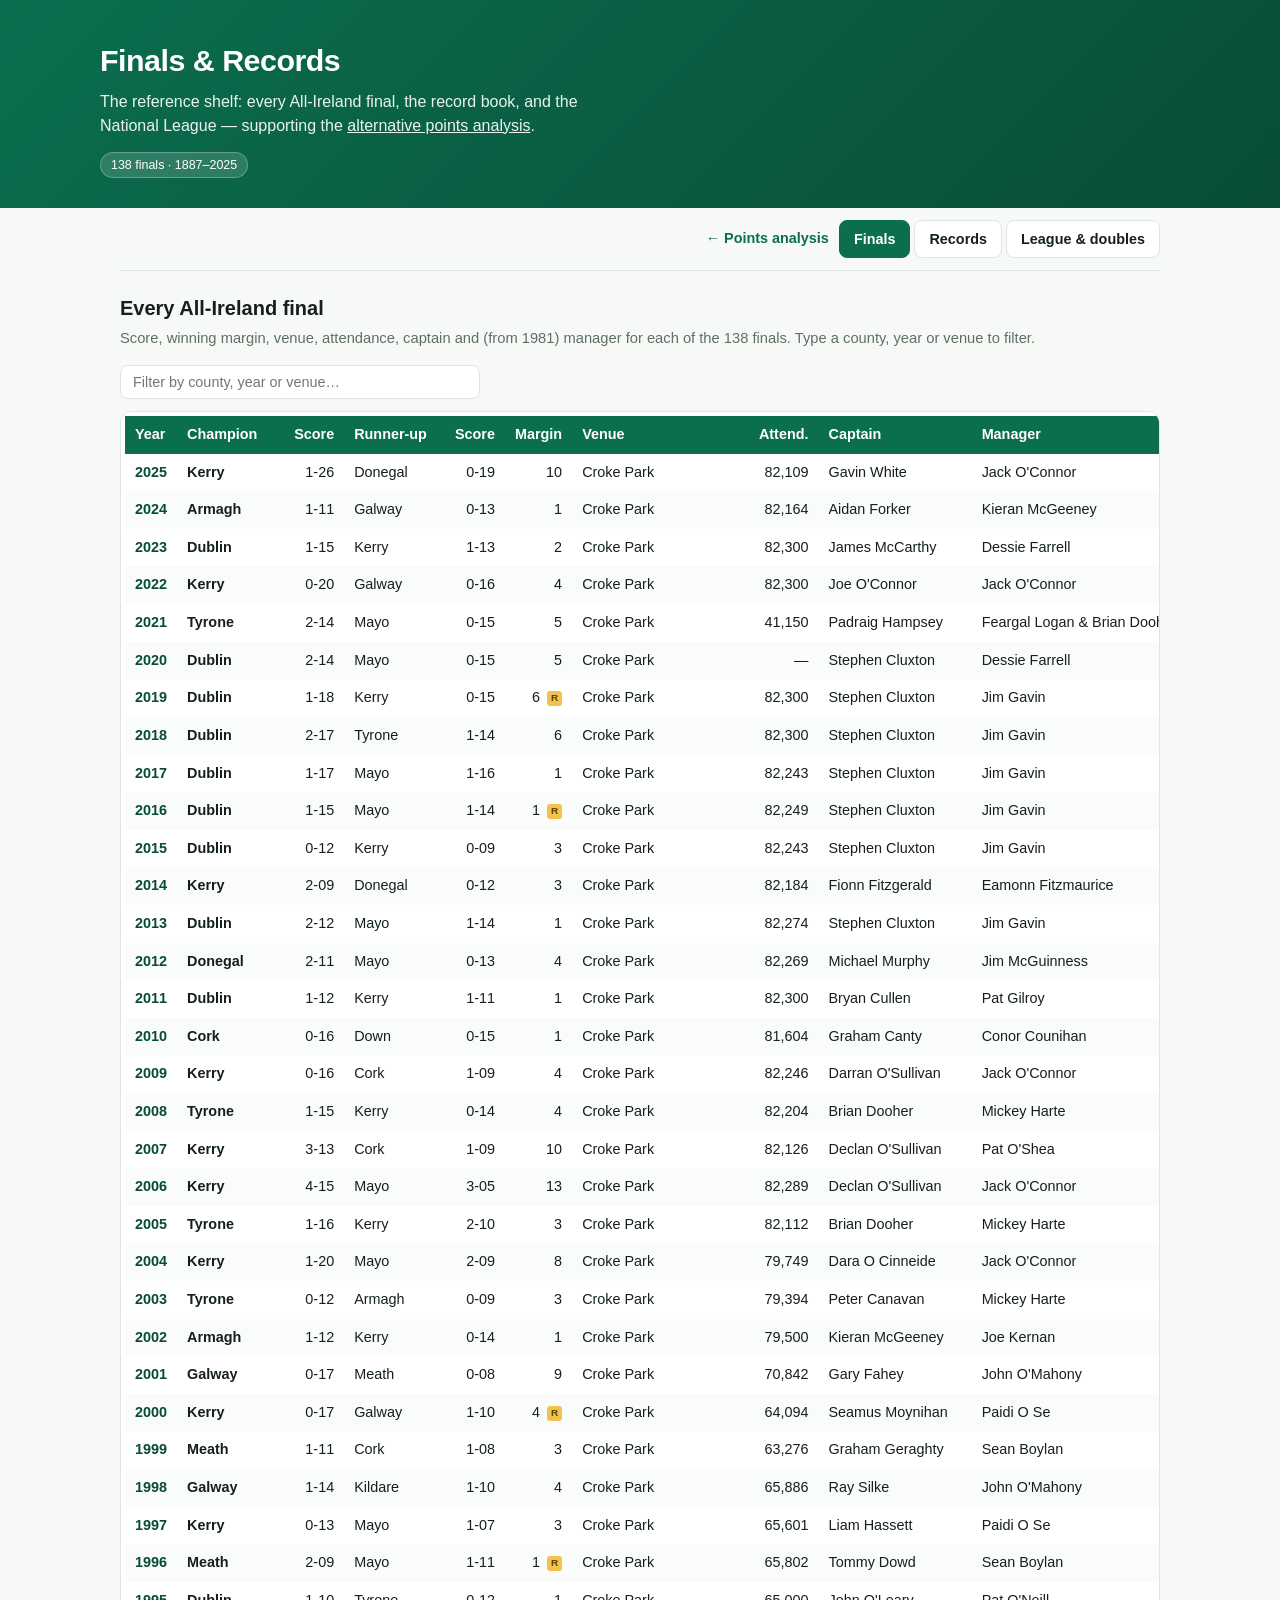
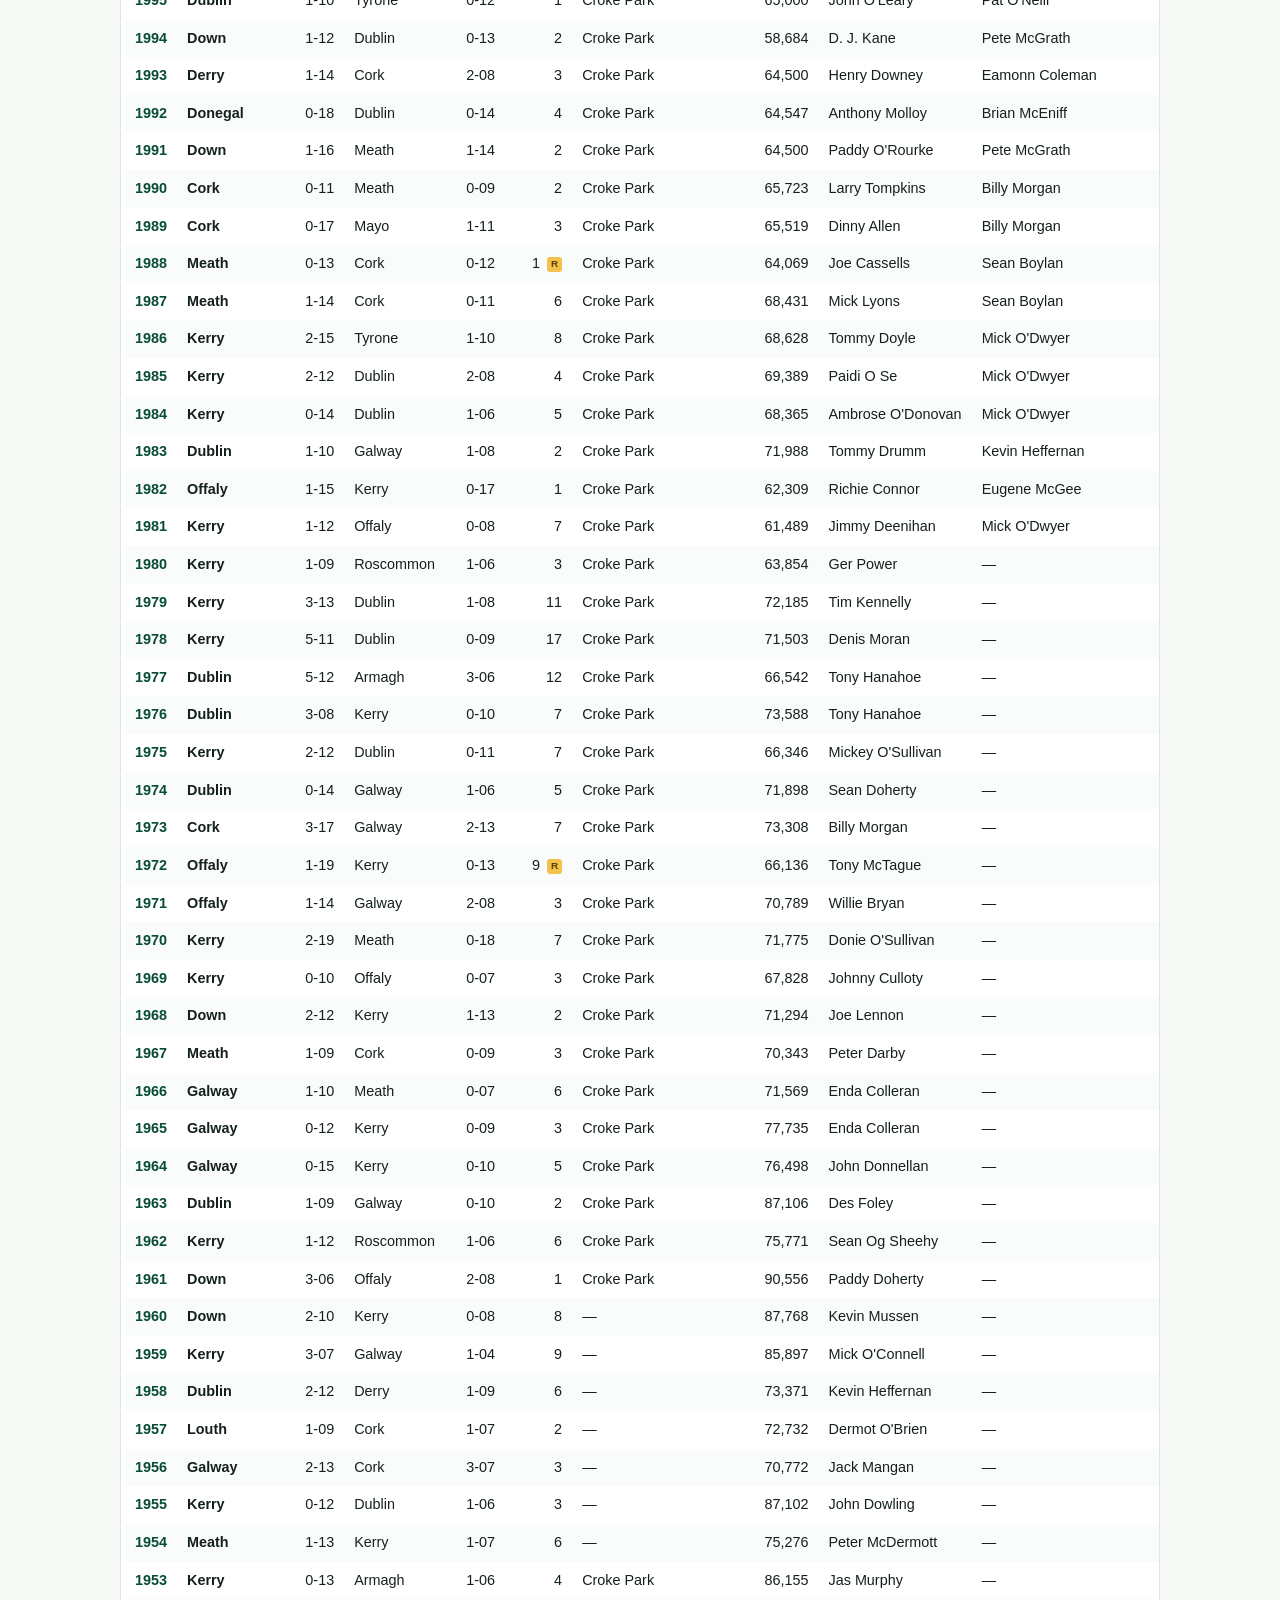
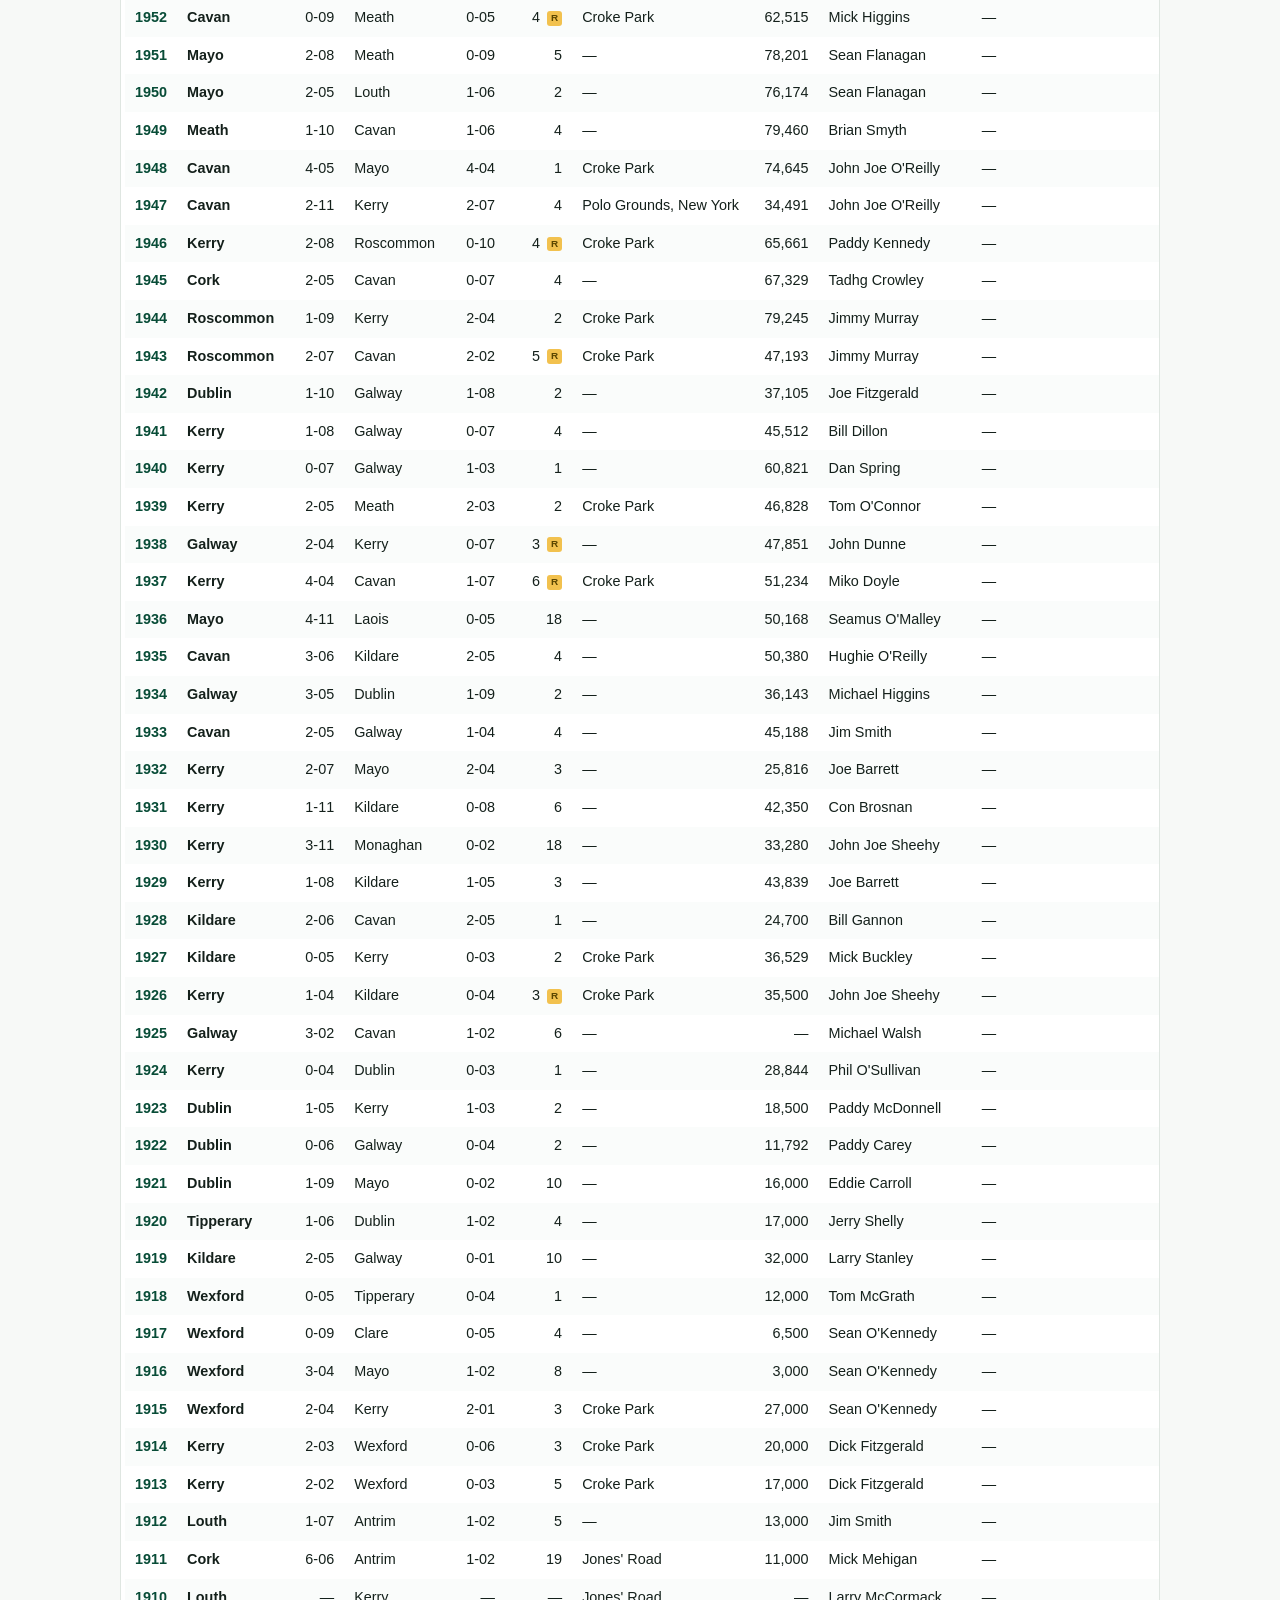
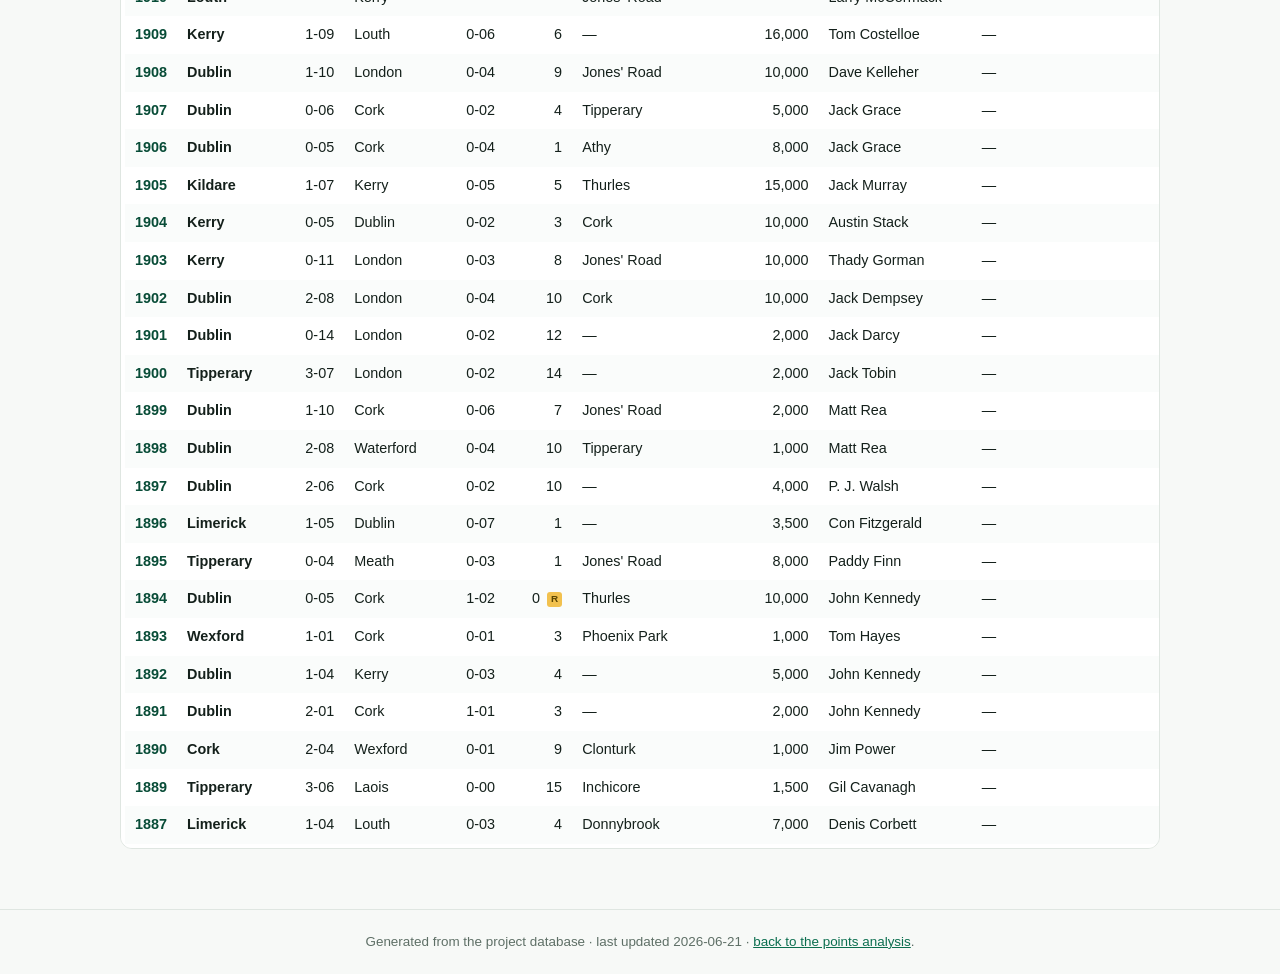
==== docs/reference.html @ c8fc2cc3 "Tidy site: reference page, decades filter, overall (championship+league) view - Move Finals, Records" ====
<!DOCTYPE html>
<html lang="en">
<head>
<meta charset="utf-8">
<meta name="viewport" content="width=device-width, initial-scale=1">
<title>Finals &amp; Records — GAA Football Championship (1887–2025)</title>
<meta name="description" content="The complete All-Ireland Senior Football final record (scores, venues, attendances, captains, managers), records, and National League doubles, 1887–2025.">
<link rel="stylesheet" href="style.css">
</head>
<body>
<header class="hero">
  <div class="hero-inner">
    <h1>Finals &amp; Records</h1>
    <p>The reference shelf: every All-Ireland final, the record book, and the National League —
       supporting the <a href="index.html" style="color:#fff;text-decoration:underline">alternative
       points analysis</a>.</p>
    <span class="tag">138 finals · 1887–2025</span>
  </div>
</header>

<main>
  <nav class="tabs">
    <a class="tab-link" href="index.html">← Points analysis</a>
    <button class="active" data-t="finals">Finals</button>
    <button data-t="records">Records</button>
    <button data-t="league">League &amp; doubles</button>
  </nav>

  <section class="panel active" id="finals">
    <h2>Every All-Ireland final</h2>
    <p class="sub">Score, winning margin, venue, attendance, captain and (from 1981) manager for
       each of the 138 finals. Type a county, year or venue to filter.</p>
    <input id="finals-filter" class="filter" placeholder="Filter by county, year or venue…">
    <div id="finals-table"></div>
  </section>

  <section class="panel" id="records">
    <h2>Records &amp; extremes</h2>
    <p class="sub">The biggest, tightest, highest-scoring finals and the largest crowds in the
       championship's history.</p>
    <div id="records-wrap"></div>
  </section>

  <section class="panel" id="league">
    <h2>National League &amp; the double</h2>
    <p class="sub">The other national competition. Winning the top-division National League and the
       All-Ireland in the <em>same</em> year — the "double" — is the rarest feat of a season.</p>
    <div class="cards" id="league-stats"></div>
    <h3>League + Championship doubles</h3>
    <div id="doubles-table"></div>
    <h3>National League (Division 1) roll of honour</h3>
    <div id="league-table"></div>
  </section>
</main>

<footer>
  Generated from the project database · last updated <span id="updated"></span> ·
  <a href="index.html">back to the points analysis</a>.
</footer>

<script src="reference.js"></script>
</body>
</html>
---- docs/style.css ----
:root{
  --green:#0b6e4f; --green-dark:#084c37; --gold:#f2c14e; --ink:#14201b;
  --paper:#f7f9f7; --card:#ffffff; --line:#dfe6e1; --muted:#5e6f66;
  --t5:#0b6e4f; --t4:#2e8b66; --t3:#5aa886; --t2:#9cc7b3; --t1:#d6e7de; --t0:#f1f4f2;
  --maxw:1080px;
}
*{box-sizing:border-box}
body{margin:0;font-family:-apple-system,Segoe UI,Roboto,Helvetica,Arial,sans-serif;
  color:var(--ink);background:var(--paper);line-height:1.5;-webkit-font-smoothing:antialiased}
a{color:var(--green)}
header.hero{background:linear-gradient(135deg,var(--green),var(--green-dark));color:#fff;
  padding:38px 20px 30px}
.hero-inner{max-width:var(--maxw);margin:0 auto}
.hero h1{margin:0 0 6px;font-size:1.9rem;letter-spacing:-.5px}
.hero p{margin:0;opacity:.92;max-width:60ch}
.hero .tag{display:inline-block;background:rgba(255,255,255,.15);border:1px solid rgba(255,255,255,.25);
  padding:3px 10px;border-radius:20px;font-size:.78rem;margin-top:14px}
.legend{display:flex;flex-wrap:wrap;gap:8px;margin-top:18px}
.legend .chip{display:flex;align-items:center;gap:7px;background:rgba(255,255,255,.12);
  border-radius:8px;padding:5px 10px;font-size:.82rem}
.legend .dot{width:14px;height:14px;border-radius:3px;display:inline-block}
main{max-width:var(--maxw);margin:0 auto;padding:0 20px 60px}
nav.tabs{position:sticky;top:0;z-index:5;background:var(--paper);display:flex;gap:4px;
  flex-wrap:wrap;padding:12px 0;border-bottom:1px solid var(--line);margin-bottom:22px}
nav.tabs button{border:1px solid var(--line);background:var(--card);color:var(--ink);
  padding:8px 14px;border-radius:8px;cursor:pointer;font-size:.9rem;font-weight:600}
nav.tabs button.active{background:var(--green);color:#fff;border-color:var(--green)}
nav.tabs .tab-link{margin-left:auto;align-self:center;color:var(--green);font-weight:600;
  font-size:.9rem;text-decoration:none;padding:8px 6px;white-space:nowrap}
nav.tabs .tab-link:hover{text-decoration:underline}
.decades{display:flex;flex-wrap:wrap;gap:6px;margin-bottom:12px}
.decades button.dec{border:1px solid var(--line);background:var(--card);color:var(--ink);
  padding:5px 11px;border-radius:7px;cursor:pointer;font-size:.82rem;font-weight:600}
.decades button.dec.active{background:var(--green);color:#fff;border-color:var(--green)}
section.panel{display:none;animation:fade .25s ease}
section.panel.active{display:block}
@keyframes fade{from{opacity:0;transform:translateY(4px)}to{opacity:1;transform:none}}
h2{font-size:1.25rem;margin:6px 0 4px}
.sub{color:var(--muted);margin:0 0 16px;font-size:.92rem}
.card{background:var(--card);border:1px solid var(--line);border-radius:12px;padding:4px;overflow:auto}
table{border-collapse:collapse;width:100%;font-size:.9rem}
th,td{padding:8px 10px;text-align:right;white-space:nowrap}
th:first-child,td:first-child,th.l,td.l{text-align:left}
thead th{position:sticky;top:0;background:var(--green);color:#fff;cursor:pointer;user-select:none;font-weight:600}
thead th.static{cursor:default}
thead th .arr{opacity:.5;font-size:.7rem}
tbody tr:nth-child(even){background:#fafcfb}
tbody tr:hover{background:#eef6f1}
td.rank{color:var(--muted);font-variant-numeric:tabular-nums}
td.county{font-weight:600}
td.total{font-weight:700;color:var(--green-dark)}
.matrix td,.matrix th{padding:5px 6px;font-size:.78rem;text-align:center}
.matrix td.county,.matrix th.county{text-align:left;position:sticky;left:0;background:var(--card);font-weight:600;z-index:1}
.matrix thead th.county{background:var(--green);z-index:2}
.cell{display:inline-block;width:100%;border-radius:3px;padding:3px 0}
.cards{display:grid;grid-template-columns:repeat(auto-fit,minmax(150px,1fr));gap:12px;margin:18px 0}
.stat{background:var(--card);border:1px solid var(--line);border-radius:12px;padding:14px 16px}
.stat .n{font-size:1.7rem;font-weight:800;color:var(--green-dark);line-height:1}
.stat .k{color:var(--muted);font-size:.82rem;margin-top:4px}
.chart-wrap{background:var(--card);border:1px solid var(--line);border-radius:12px;padding:16px;margin-top:8px}
.prose{max-width:72ch}
.prose h3{margin:22px 0 6px}
.prose code{background:#eef2ef;padding:1px 5px;border-radius:4px;font-size:.85em}
.prose table{font-size:.88rem;margin:10px 0}
.prose td,.prose th{border:1px solid var(--line);text-align:left}
.note{background:#fff8e6;border:1px solid var(--gold);border-radius:10px;padding:12px 14px;font-size:.9rem;margin:14px 0}
.filter{width:100%;max-width:360px;padding:8px 12px;border:1px solid var(--line);border-radius:8px;
  font-size:.9rem;margin-bottom:12px;background:var(--card);color:var(--ink)}
.rep{display:inline-block;background:var(--gold);color:#5a4500;font-size:.62rem;font-weight:800;
  border-radius:3px;padding:0 4px;margin-left:3px;vertical-align:middle}
td.num{font-variant-numeric:tabular-nums;font-weight:700;color:var(--green-dark)}
.rec-grid{display:grid;grid-template-columns:repeat(auto-fit,minmax(330px,1fr));gap:14px}
.rec h3{margin:6px 8px 8px;font-size:1rem;color:var(--green-dark)}
#league h3{margin:22px 0 8px;font-size:1.05rem}
footer{border-top:1px solid var(--line);padding:22px 20px;color:var(--muted);font-size:.84rem;text-align:center}
@media(max-width:560px){.hero h1{font-size:1.5rem}th,td{padding:6px 7px}}
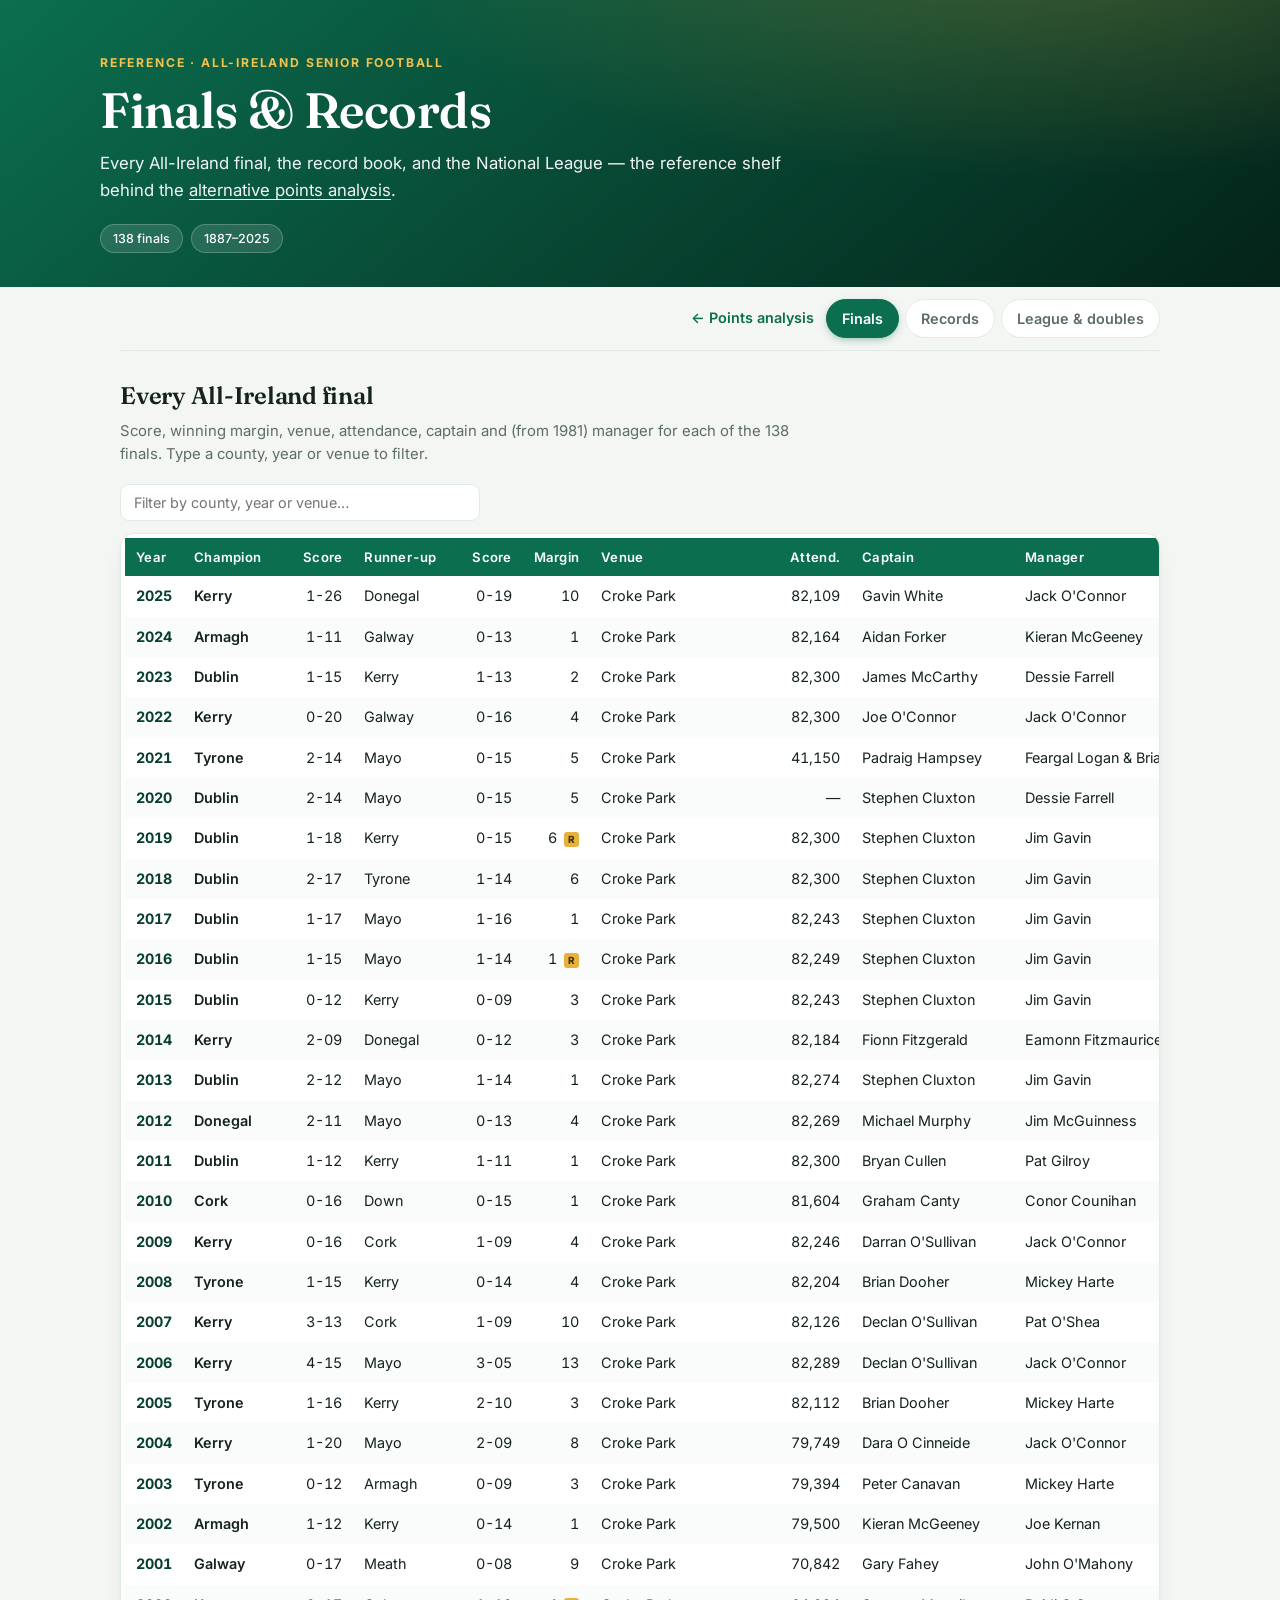
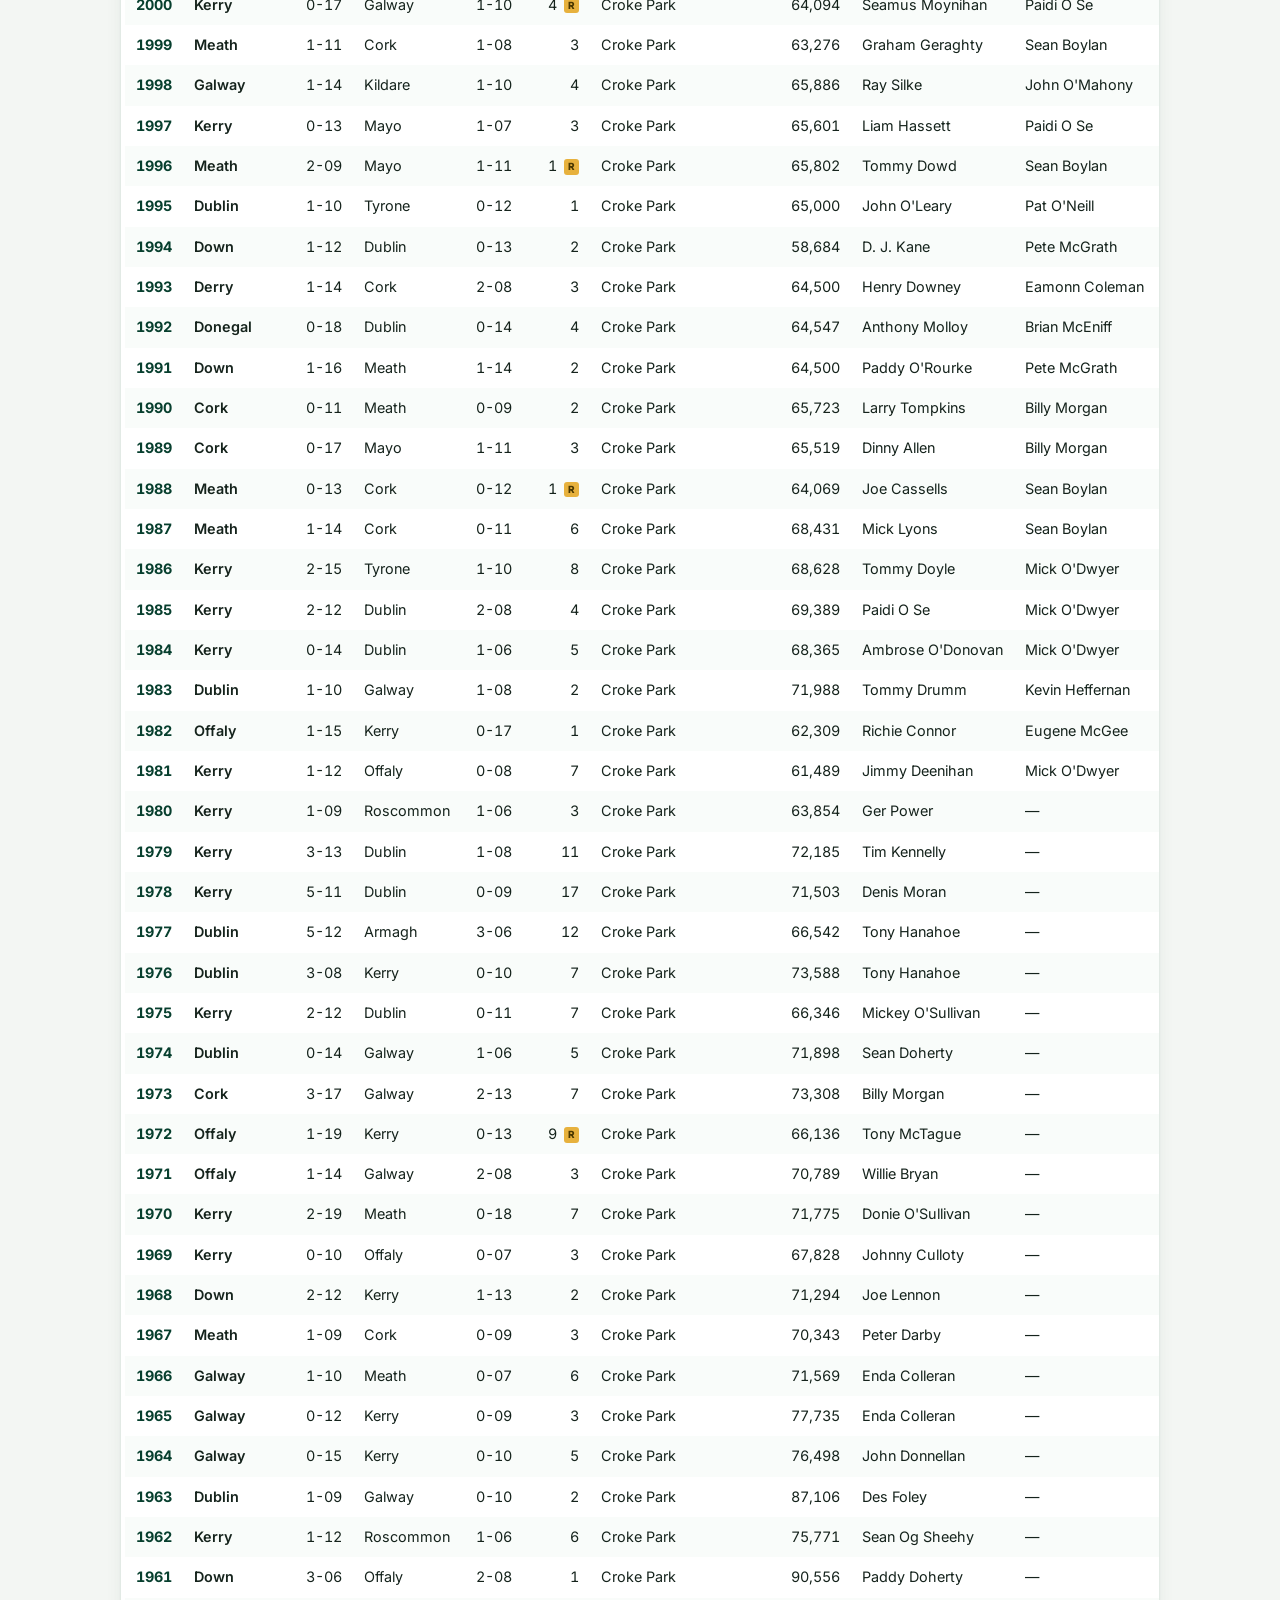
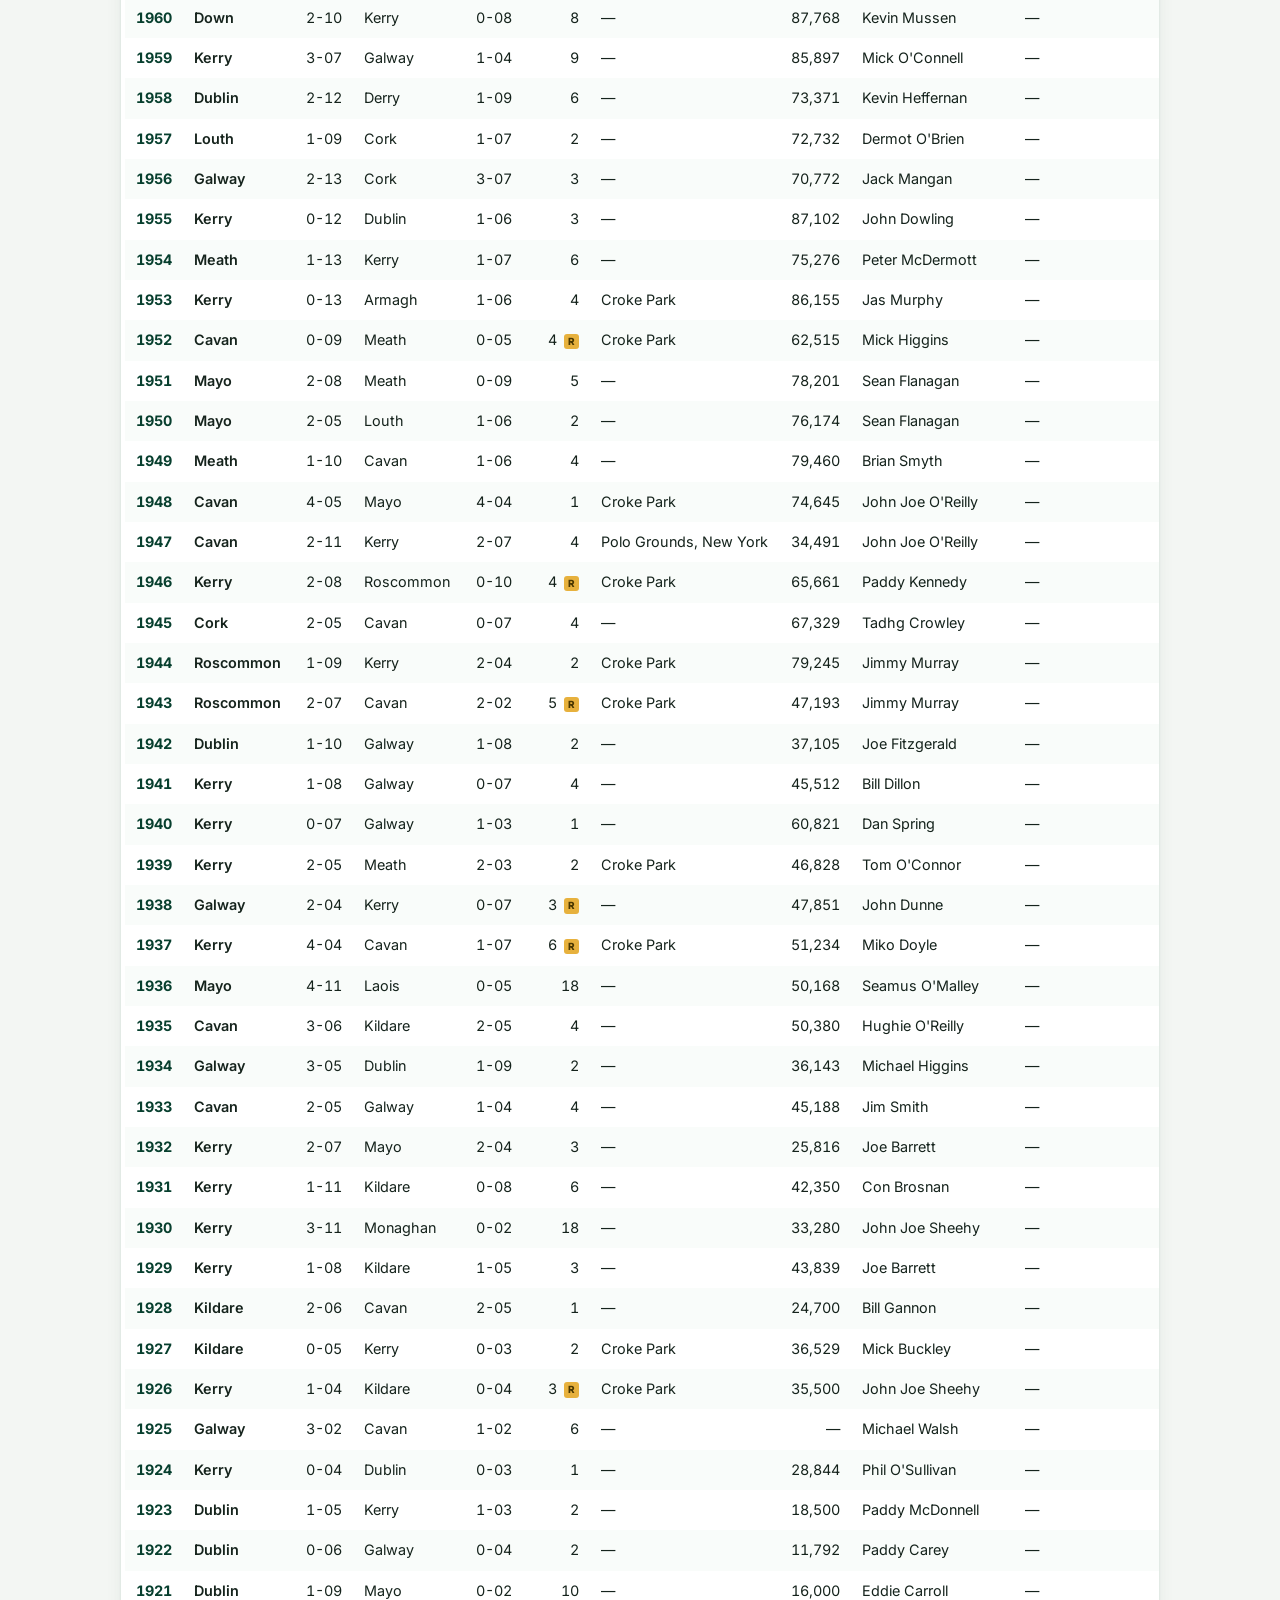
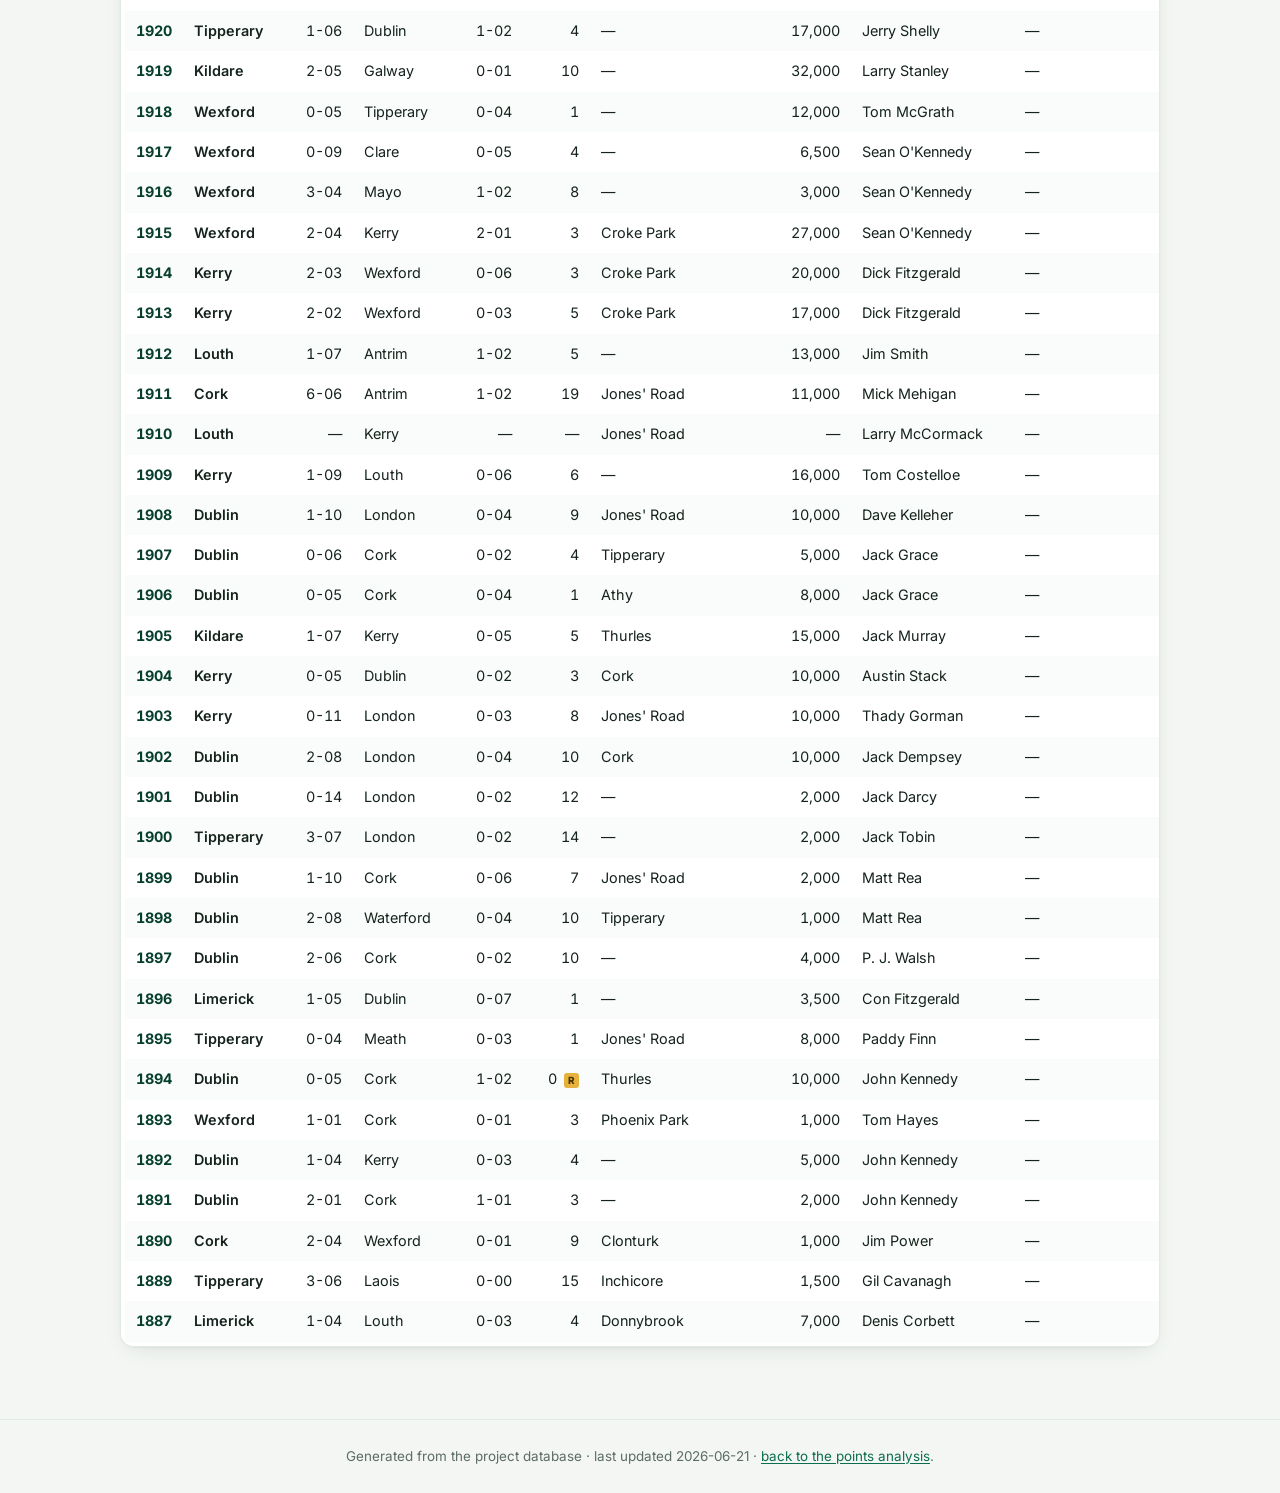
==== commit e4e0969a: "Site design & copy polish (presentational only) - Editorial type system: Fraunces (display serif) fo" ====
--- a/docs/reference.html
+++ b/docs/reference.html
@@ -5,16 +5,20 @@
 <meta name="viewport" content="width=device-width, initial-scale=1">
 <title>Finals &amp; Records — GAA Football Championship (1887–2025)</title>
 <meta name="description" content="The complete All-Ireland Senior Football final record (scores, venues, attendances, captains, managers), records, and National League doubles, 1887–2025.">
+<link rel="icon" href="data:image/svg+xml,<svg xmlns='http://www.w3.org/2000/svg' viewBox='0 0 100 100'><rect width='100' height='100' rx='20' fill='%230b6e4f'/><text x='50' y='72' font-size='62' text-anchor='middle' fill='%23f2c14e' font-family='Georgia,serif' font-weight='700'>G</text></svg>">
+<link rel="preconnect" href="https://fonts.googleapis.com">
+<link rel="preconnect" href="https://fonts.gstatic.com" crossorigin>
+<link href="https://fonts.googleapis.com/css2?family=Fraunces:opsz,wght@9..144,500;9..144,600;9..144,700&family=Inter:wght@400;500;600;700;800&display=swap" rel="stylesheet">
 <link rel="stylesheet" href="style.css">
 </head>
 <body>
 <header class="hero">
   <div class="hero-inner">
+    <p class="eyebrow">Reference · All-Ireland Senior Football</p>
     <h1>Finals &amp; Records</h1>
-    <p>The reference shelf: every All-Ireland final, the record book, and the National League —
-       supporting the <a href="index.html" style="color:#fff;text-decoration:underline">alternative
-       points analysis</a>.</p>
-    <span class="tag">138 finals · 1887–2025</span>
+    <p class="lede">Every All-Ireland final, the record book, and the National League — the reference
+       shelf behind the <a href="index.html">alternative points analysis</a>.</p>
+    <div class="tags"><span class="tag">138 finals</span><span class="tag">1887–2025</span></div>
   </div>
 </header>
 
--- a/docs/style.css
+++ b/docs/style.css
@@ -1,76 +1,156 @@
 :root{
-  --green:#0b6e4f; --green-dark:#084c37; --gold:#f2c14e; --ink:#14201b;
-  --paper:#f7f9f7; --card:#ffffff; --line:#dfe6e1; --muted:#5e6f66;
+  --green:#0b6e4f; --green-dark:#073f2e; --green-deep:#042319;
+  --gold:#e7b13d; --gold-soft:#f2c14e;
+  --ink:#15231c; --paper:#f3f6f3; --card:#ffffff; --line:#e2eae5; --muted:#5c6d63;
   --t5:#0b6e4f; --t4:#2e8b66; --t3:#5aa886; --t2:#9cc7b3; --t1:#d6e7de; --t0:#f1f4f2;
   --maxw:1080px;
+  --font-sans:'Inter',-apple-system,Segoe UI,Roboto,Helvetica,Arial,sans-serif;
+  --font-display:'Fraunces','Iowan Old Style',Georgia,'Times New Roman',serif;
+  --shadow:0 1px 2px rgba(8,60,44,.05),0 8px 24px -10px rgba(8,60,44,.14);
+  --radius:14px;
 }
 *{box-sizing:border-box}
-body{margin:0;font-family:-apple-system,Segoe UI,Roboto,Helvetica,Arial,sans-serif;
-  color:var(--ink);background:var(--paper);line-height:1.5;-webkit-font-smoothing:antialiased}
-a{color:var(--green)}
-header.hero{background:linear-gradient(135deg,var(--green),var(--green-dark));color:#fff;
-  padding:38px 20px 30px}
-.hero-inner{max-width:var(--maxw);margin:0 auto}
-.hero h1{margin:0 0 6px;font-size:1.9rem;letter-spacing:-.5px}
-.hero p{margin:0;opacity:.92;max-width:60ch}
-.hero .tag{display:inline-block;background:rgba(255,255,255,.15);border:1px solid rgba(255,255,255,.25);
-  padding:3px 10px;border-radius:20px;font-size:.78rem;margin-top:14px}
-.legend{display:flex;flex-wrap:wrap;gap:8px;margin-top:18px}
-.legend .chip{display:flex;align-items:center;gap:7px;background:rgba(255,255,255,.12);
-  border-radius:8px;padding:5px 10px;font-size:.82rem}
-.legend .dot{width:14px;height:14px;border-radius:3px;display:inline-block}
-main{max-width:var(--maxw);margin:0 auto;padding:0 20px 60px}
-nav.tabs{position:sticky;top:0;z-index:5;background:var(--paper);display:flex;gap:4px;
-  flex-wrap:wrap;padding:12px 0;border-bottom:1px solid var(--line);margin-bottom:22px}
-nav.tabs button{border:1px solid var(--line);background:var(--card);color:var(--ink);
-  padding:8px 14px;border-radius:8px;cursor:pointer;font-size:.9rem;font-weight:600}
-nav.tabs button.active{background:var(--green);color:#fff;border-color:var(--green)}
+body{margin:0;font-family:var(--font-sans);color:var(--ink);background:var(--paper);
+  line-height:1.55;-webkit-font-smoothing:antialiased}
+a{color:var(--green);text-underline-offset:2px}
+
+/* ---------- hero ---------- */
+header.hero{position:relative;overflow:hidden;color:#fff;
+  background:radial-gradient(1100px 380px at 82% -20%,rgba(231,177,61,.24),transparent 62%),
+             linear-gradient(140deg,var(--green) 0%,var(--green-deep) 100%);
+  padding:54px 20px 34px}
+.hero-inner{max-width:var(--maxw);margin:0 auto;position:relative}
+.eyebrow{margin:0 0 12px;font-size:.76rem;font-weight:700;letter-spacing:.15em;
+  text-transform:uppercase;color:var(--gold-soft)}
+.hero h1{margin:0 0 14px;font-family:var(--font-display);font-weight:600;
+  font-size:clamp(2rem,4.6vw,3.1rem);line-height:1.04;letter-spacing:-.01em}
+.hero h1 .years{font-weight:500;opacity:.78;font-variant-numeric:tabular-nums;white-space:nowrap}
+.lede{margin:0;max-width:62ch;font-size:1.05rem;opacity:.94;line-height:1.6}
+.lede strong{color:#fff}
+.hero a{color:#fff;text-decoration:underline;text-underline-offset:3px}
+.tags{display:flex;flex-wrap:wrap;gap:8px;margin-top:20px}
+.tag{display:inline-block;background:rgba(255,255,255,.12);border:1px solid rgba(255,255,255,.22);
+  padding:4px 12px;border-radius:999px;font-size:.78rem;font-weight:500}
+
+/* ---------- legend ---------- */
+.legend{display:flex;flex-wrap:wrap;gap:7px;margin-top:22px;padding-top:18px;
+  border-top:1px solid rgba(255,255,255,.16)}
+.legend .chip{display:flex;align-items:center;gap:7px;background:rgba(255,255,255,.1);
+  border-radius:8px;padding:5px 10px;font-size:.8rem}
+.legend .dot{width:13px;height:13px;border-radius:3px;display:inline-block}
+.legend .dot.gold{background:var(--gold-soft)}
+.legend .chip.lg{background:rgba(231,177,61,.16)}
+.legend .chip.sep{background:transparent;padding:5px 2px 5px 6px;font-size:.68rem;opacity:.72;
+  text-transform:uppercase;letter-spacing:.08em;font-weight:600}
+
+main{max-width:var(--maxw);margin:0 auto;padding:0 20px 72px}
+
+/* ---------- nav ---------- */
+nav.tabs{position:sticky;top:0;z-index:5;display:flex;gap:6px;flex-wrap:wrap;
+  padding:12px 0;margin-bottom:26px;
+  background:rgba(243,246,243,.86);backdrop-filter:blur(8px);
+  border-bottom:1px solid var(--line)}
+nav.tabs button{border:1px solid var(--line);background:var(--card);color:var(--muted);
+  padding:8px 15px;border-radius:999px;cursor:pointer;font-size:.9rem;font-weight:600;
+  font-family:inherit;transition:color .15s ease,border-color .15s ease,background .15s ease}
+nav.tabs button:hover{color:var(--ink);border-color:#cdd9d1}
+nav.tabs button.active{background:var(--green);color:#fff;border-color:var(--green);
+  box-shadow:0 3px 10px -3px rgba(11,110,79,.55)}
 nav.tabs .tab-link{margin-left:auto;align-self:center;color:var(--green);font-weight:600;
   font-size:.9rem;text-decoration:none;padding:8px 6px;white-space:nowrap}
 nav.tabs .tab-link:hover{text-decoration:underline}
-.decades{display:flex;flex-wrap:wrap;gap:6px;margin-bottom:12px}
-.decades button.dec{border:1px solid var(--line);background:var(--card);color:var(--ink);
-  padding:5px 11px;border-radius:7px;cursor:pointer;font-size:.82rem;font-weight:600}
-.decades button.dec.active{background:var(--green);color:#fff;border-color:var(--green)}
-section.panel{display:none;animation:fade .25s ease}
+
+/* ---------- panels & headings ---------- */
+section.panel{display:none;animation:fade .3s ease}
 section.panel.active{display:block}
-@keyframes fade{from{opacity:0;transform:translateY(4px)}to{opacity:1;transform:none}}
-h2{font-size:1.25rem;margin:6px 0 4px}
-.sub{color:var(--muted);margin:0 0 16px;font-size:.92rem}
-.card{background:var(--card);border:1px solid var(--line);border-radius:12px;padding:4px;overflow:auto}
+@keyframes fade{from{opacity:0;transform:translateY(6px)}to{opacity:1;transform:none}}
+h2{font-family:var(--font-display);font-weight:600;font-size:1.5rem;margin:6px 0 6px;
+  letter-spacing:-.01em}
+h3{font-family:var(--font-display);font-weight:600}
+.sub{color:var(--muted);margin:0 0 18px;font-size:.93rem;max-width:78ch}
+
+/* ---------- cards & stats ---------- */
+.cards{display:grid;grid-template-columns:repeat(auto-fit,minmax(160px,1fr));gap:14px;margin:20px 0}
+.stat{background:var(--card);border:1px solid var(--line);border-radius:var(--radius);
+  padding:16px 18px;box-shadow:var(--shadow);transition:transform .16s ease,box-shadow .16s ease}
+.stat:hover{transform:translateY(-2px);box-shadow:0 1px 2px rgba(8,60,44,.05),0 14px 30px -12px rgba(8,60,44,.22)}
+.stat .n{font-family:var(--font-display);font-size:1.95rem;font-weight:600;color:var(--green-dark);
+  line-height:1;font-variant-numeric:tabular-nums}
+.stat .k{color:var(--muted);font-size:.82rem;margin-top:6px}
+
+/* ---------- tables ---------- */
+.card{background:var(--card);border:1px solid var(--line);border-radius:var(--radius);
+  padding:4px;overflow:auto;box-shadow:var(--shadow)}
 table{border-collapse:collapse;width:100%;font-size:.9rem}
-th,td{padding:8px 10px;text-align:right;white-space:nowrap}
+th,td{padding:9px 11px;text-align:right;white-space:nowrap;font-variant-numeric:tabular-nums}
 th:first-child,td:first-child,th.l,td.l{text-align:left}
-thead th{position:sticky;top:0;background:var(--green);color:#fff;cursor:pointer;user-select:none;font-weight:600}
+thead th{position:sticky;top:0;background:var(--green);color:#fff;cursor:pointer;
+  user-select:none;font-weight:600;font-size:.82rem;letter-spacing:.02em}
 thead th.static{cursor:default}
-thead th .arr{opacity:.5;font-size:.7rem}
-tbody tr:nth-child(even){background:#fafcfb}
-tbody tr:hover{background:#eef6f1}
-td.rank{color:var(--muted);font-variant-numeric:tabular-nums}
+thead th .arr{opacity:.6;font-size:.7rem}
+tbody tr{transition:background .12s ease}
+tbody tr:nth-child(even){background:#f9fcfa}
+tbody tr:hover{background:#ecf6f0}
+td.rank{color:var(--muted)}
 td.county{font-weight:600}
 td.total{font-weight:700;color:var(--green-dark)}
+td.num{font-weight:700;color:var(--green-dark)}
+
+/* ---------- year-by-year matrix ---------- */
 .matrix td,.matrix th{padding:5px 6px;font-size:.78rem;text-align:center}
-.matrix td.county,.matrix th.county{text-align:left;position:sticky;left:0;background:var(--card);font-weight:600;z-index:1}
+.matrix td.county,.matrix th.county{text-align:left;position:sticky;left:0;background:var(--card);
+  font-weight:600;z-index:1;min-width:92px;max-width:92px}
 .matrix thead th.county{background:var(--green);z-index:2}
+.matrix td.seltot,.matrix th.seltot{text-align:right;font-weight:700;color:var(--green-dark);
+  position:sticky;left:92px;background:var(--card);padding-right:10px;z-index:1}
+.matrix thead th.seltot{background:var(--green);color:#fff;z-index:2}
 .cell{display:inline-block;width:100%;border-radius:3px;padding:3px 0}
-.cards{display:grid;grid-template-columns:repeat(auto-fit,minmax(150px,1fr));gap:12px;margin:18px 0}
-.stat{background:var(--card);border:1px solid var(--line);border-radius:12px;padding:14px 16px}
-.stat .n{font-size:1.7rem;font-weight:800;color:var(--green-dark);line-height:1}
-.stat .k{color:var(--muted);font-size:.82rem;margin-top:4px}
-.chart-wrap{background:var(--card);border:1px solid var(--line);border-radius:12px;padding:16px;margin-top:8px}
-.prose{max-width:72ch}
-.prose h3{margin:22px 0 6px}
-.prose code{background:#eef2ef;padding:1px 5px;border-radius:4px;font-size:.85em}
-.prose table{font-size:.88rem;margin:10px 0}
+.matrix .cell{transition:background .3s ease,color .3s ease}
+.matrix tbody tr{will-change:transform}
+
+/* ---------- decade controls ---------- */
+.decades{margin-bottom:14px}
+.dec-row{display:flex;flex-wrap:wrap;gap:7px;align-items:center;margin-bottom:7px}
+.decades button.dec{border:1px solid var(--line);background:var(--card);color:var(--muted);
+  padding:5px 12px;border-radius:999px;cursor:pointer;font-size:.82rem;font-weight:600;
+  font-family:inherit;transition:color .15s ease,background .15s ease,border-color .15s ease}
+.decades button.dec:hover{color:var(--ink)}
+.decades button.dec.active{background:var(--green);color:#fff;border-color:var(--green)}
+.decades button.dec.toggle{border-color:var(--gold)}
+.decades button.dec.toggle.active{background:var(--gold);color:#4a3700;border-color:var(--gold)}
+.decades .hint{color:var(--muted);font-size:.8rem}
+
+/* ---------- chart, prose, notes, misc ---------- */
+.chart-wrap{background:var(--card);border:1px solid var(--line);border-radius:var(--radius);
+  padding:18px;margin-top:8px;box-shadow:var(--shadow)}
+.prose{max-width:74ch}
+.prose p,.prose li{color:#2c3a33}
+.prose h3{margin:24px 0 8px;font-size:1.15rem}
+.prose code{background:#eef3f0;padding:1px 6px;border-radius:5px;font-size:.85em;
+  font-family:ui-monospace,SFMono-Regular,Menlo,monospace}
+.prose table{font-size:.88rem;margin:12px 0}
 .prose td,.prose th{border:1px solid var(--line);text-align:left}
-.note{background:#fff8e6;border:1px solid var(--gold);border-radius:10px;padding:12px 14px;font-size:.9rem;margin:14px 0}
-.filter{width:100%;max-width:360px;padding:8px 12px;border:1px solid var(--line);border-radius:8px;
-  font-size:.9rem;margin-bottom:12px;background:var(--card);color:var(--ink)}
-.rep{display:inline-block;background:var(--gold);color:#5a4500;font-size:.62rem;font-weight:800;
+.note{background:linear-gradient(0deg,#fffaed,#fffdf7);border:1px solid #f0dca0;
+  border-left:3px solid var(--gold);border-radius:10px;padding:13px 16px;font-size:.9rem;margin:16px 0}
+.note strong{color:var(--green-dark)}
+.filter{width:100%;max-width:360px;padding:9px 13px;border:1px solid var(--line);border-radius:9px;
+  font-size:.9rem;margin-bottom:12px;background:var(--card);color:var(--ink);font-family:inherit}
+.filter:focus{outline:none;border-color:var(--green);box-shadow:0 0 0 3px rgba(11,110,79,.12)}
+.rep{display:inline-block;background:var(--gold);color:#4a3700;font-size:.62rem;font-weight:800;
   border-radius:3px;padding:0 4px;margin-left:3px;vertical-align:middle}
-td.num{font-variant-numeric:tabular-nums;font-weight:700;color:var(--green-dark)}
 .rec-grid{display:grid;grid-template-columns:repeat(auto-fit,minmax(330px,1fr));gap:14px}
-.rec h3{margin:6px 8px 8px;font-size:1rem;color:var(--green-dark)}
-#league h3{margin:22px 0 8px;font-size:1.05rem}
-footer{border-top:1px solid var(--line);padding:22px 20px;color:var(--muted);font-size:.84rem;text-align:center}
-@media(max-width:560px){.hero h1{font-size:1.5rem}th,td{padding:6px 7px}}
+.rec h3{margin:6px 8px 8px;font-size:1.05rem;color:var(--green-dark)}
+#league h3{margin:24px 0 8px;font-size:1.1rem}
+
+footer{border-top:1px solid var(--line);padding:26px 20px;color:var(--muted);
+  font-size:.84rem;text-align:center}
+
+@media(max-width:560px){
+  header.hero{padding:38px 18px 26px}
+  .lede{font-size:.98rem}
+  th,td{padding:7px 8px}
+  .cards{grid-template-columns:repeat(auto-fit,minmax(140px,1fr))}
+}
+@media(prefers-reduced-motion:reduce){
+  *{animation-duration:.001ms!important;transition-duration:.001ms!important}
+}
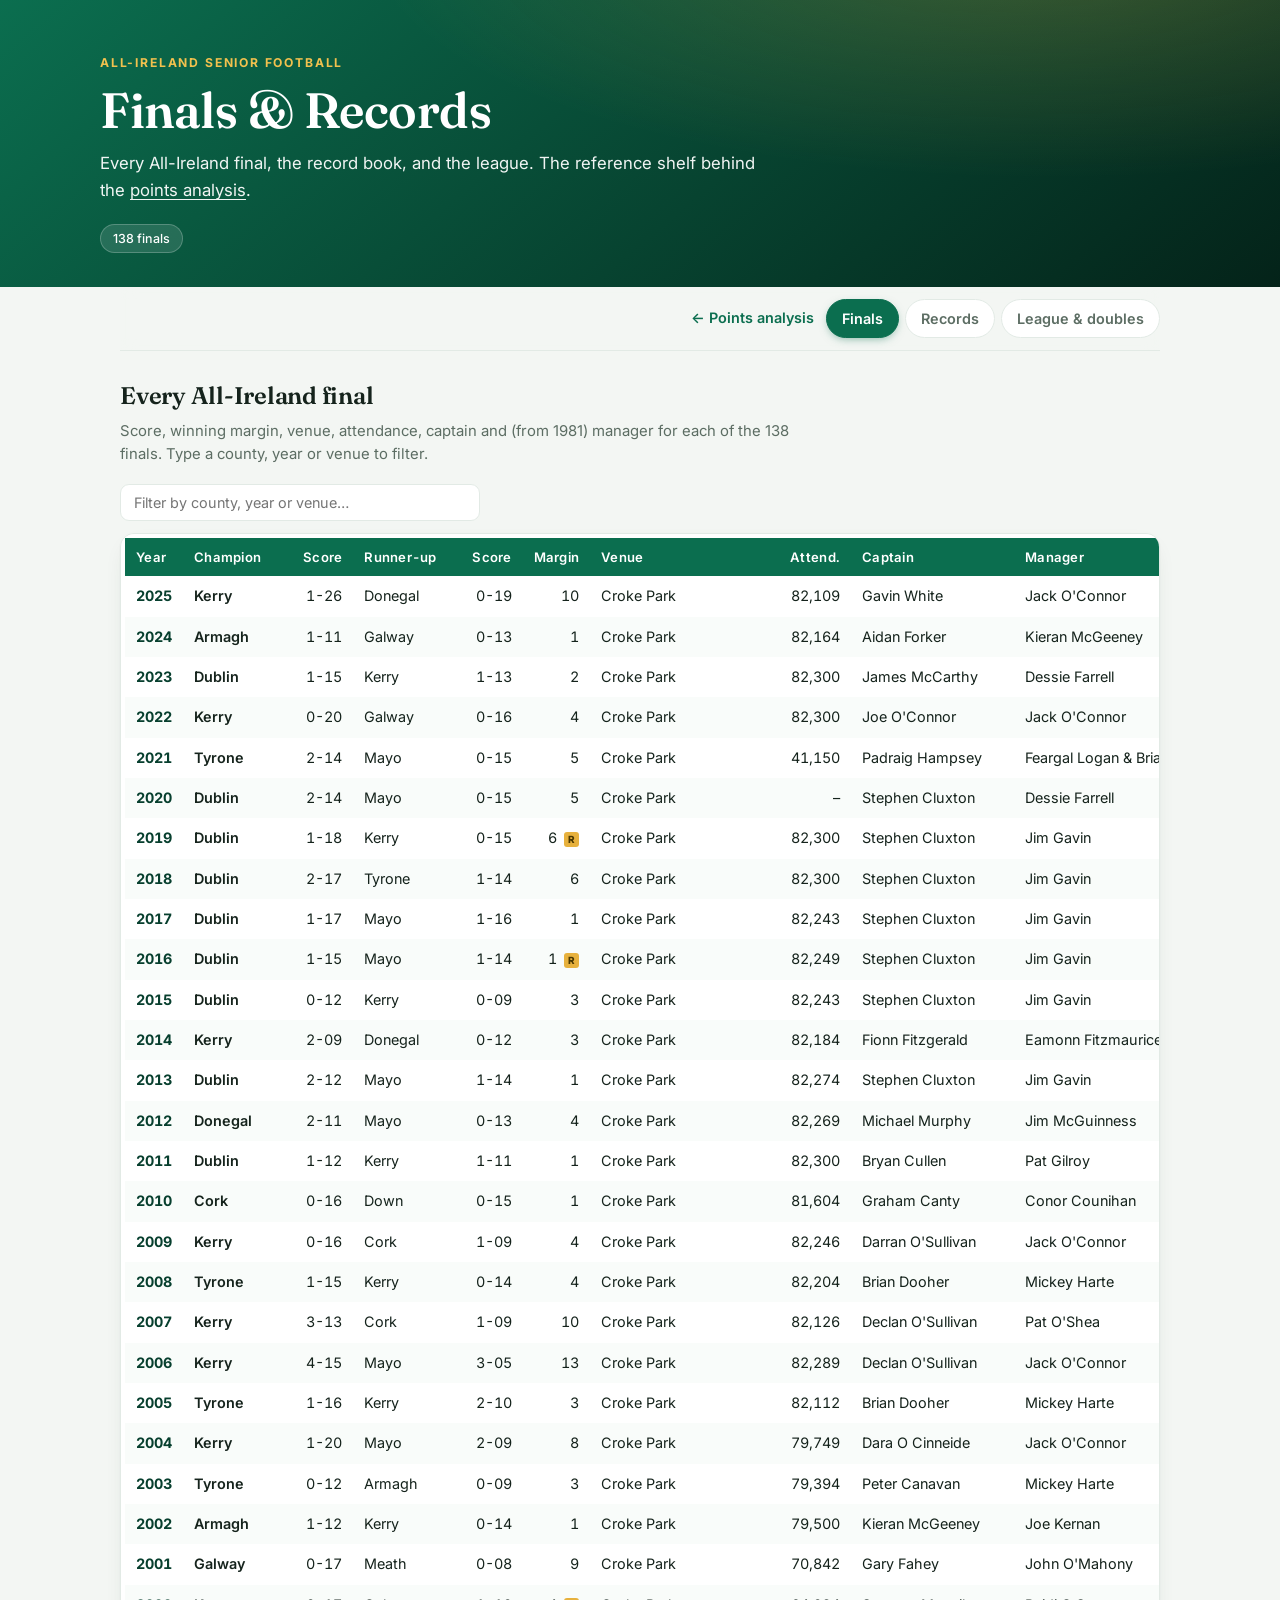
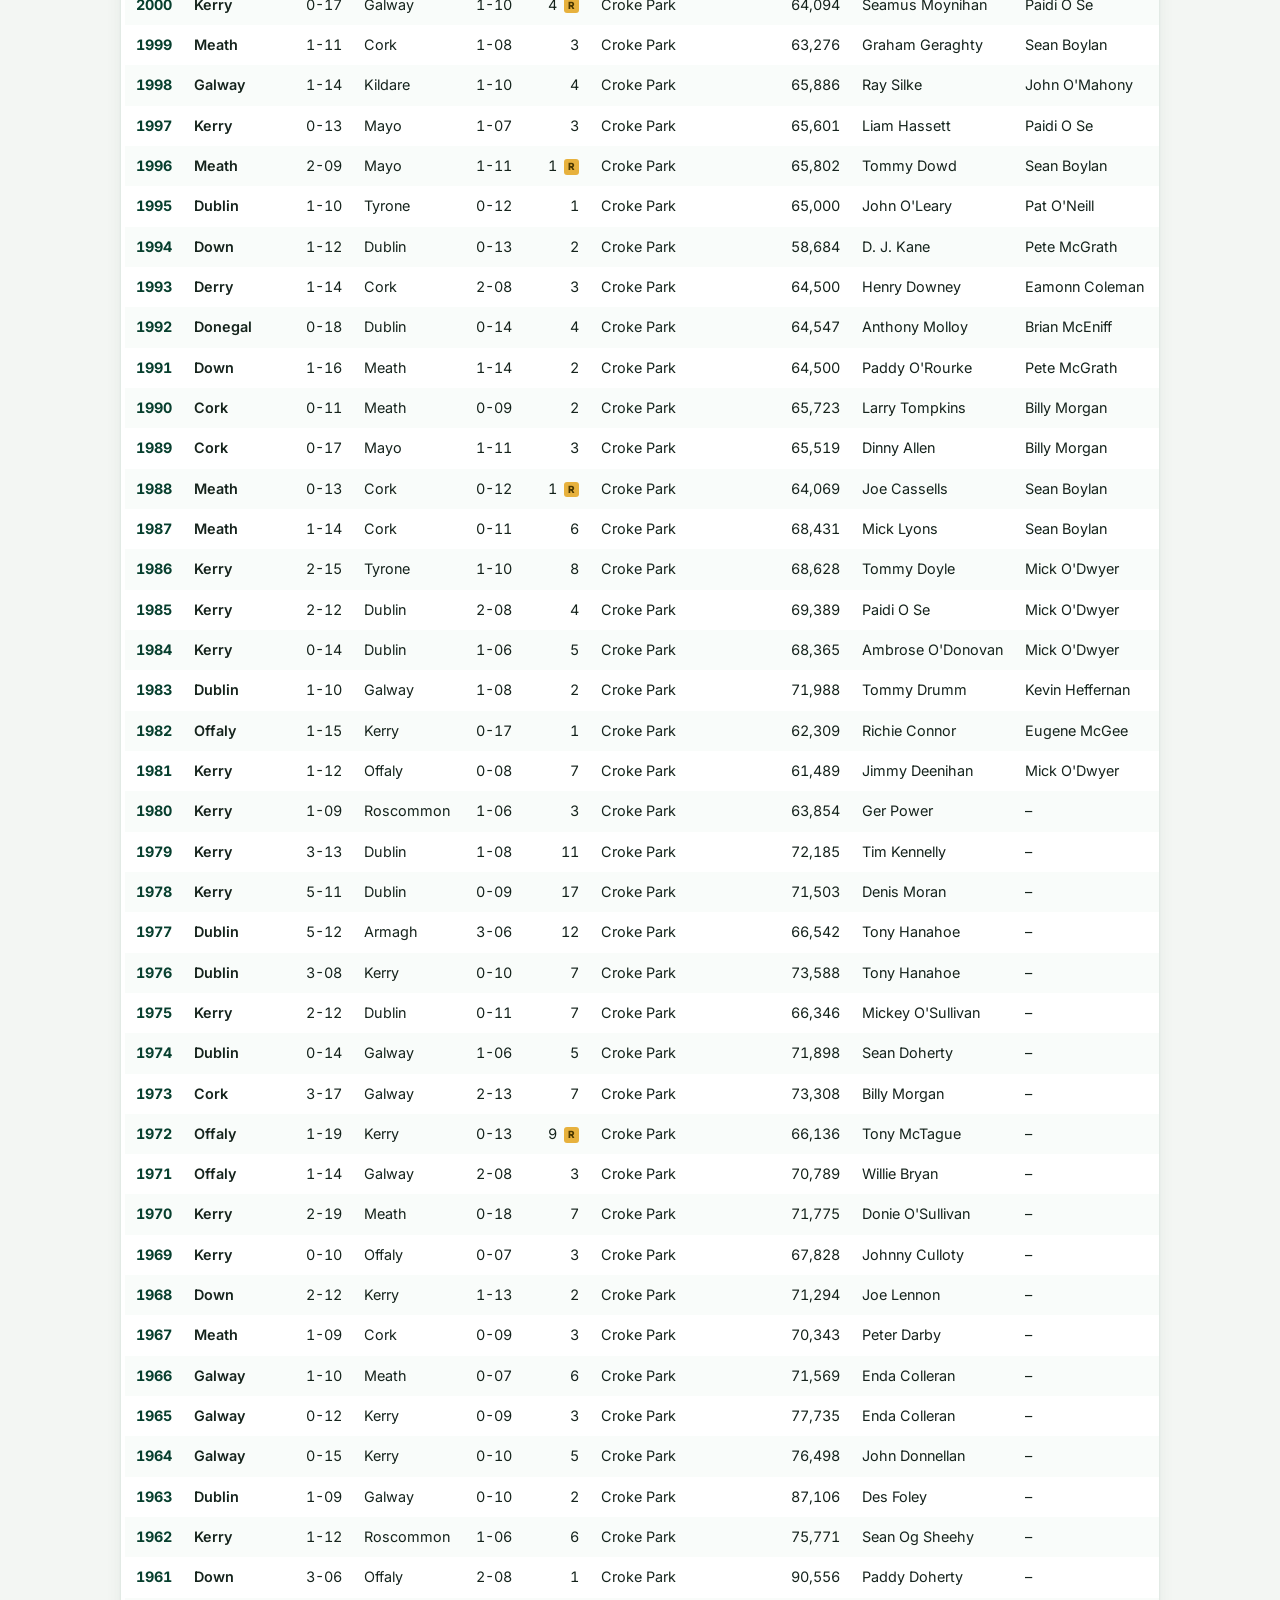
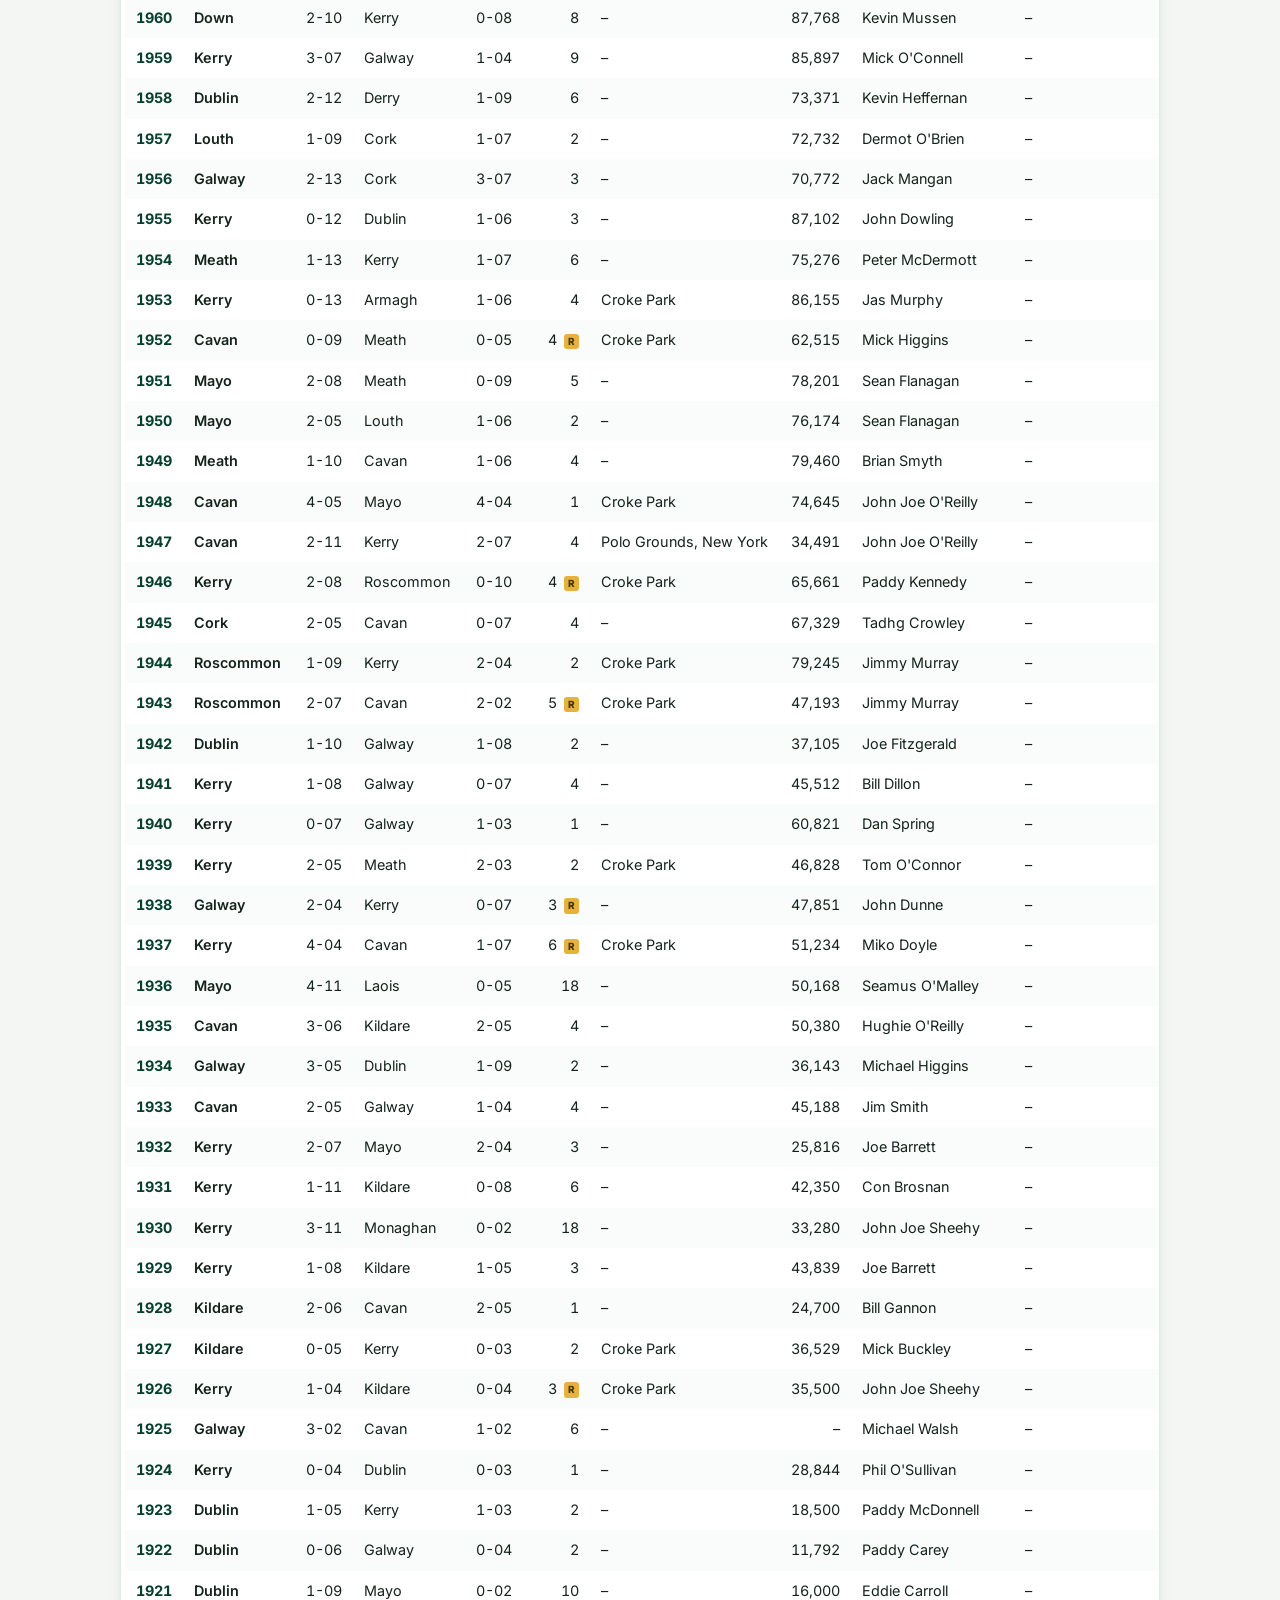
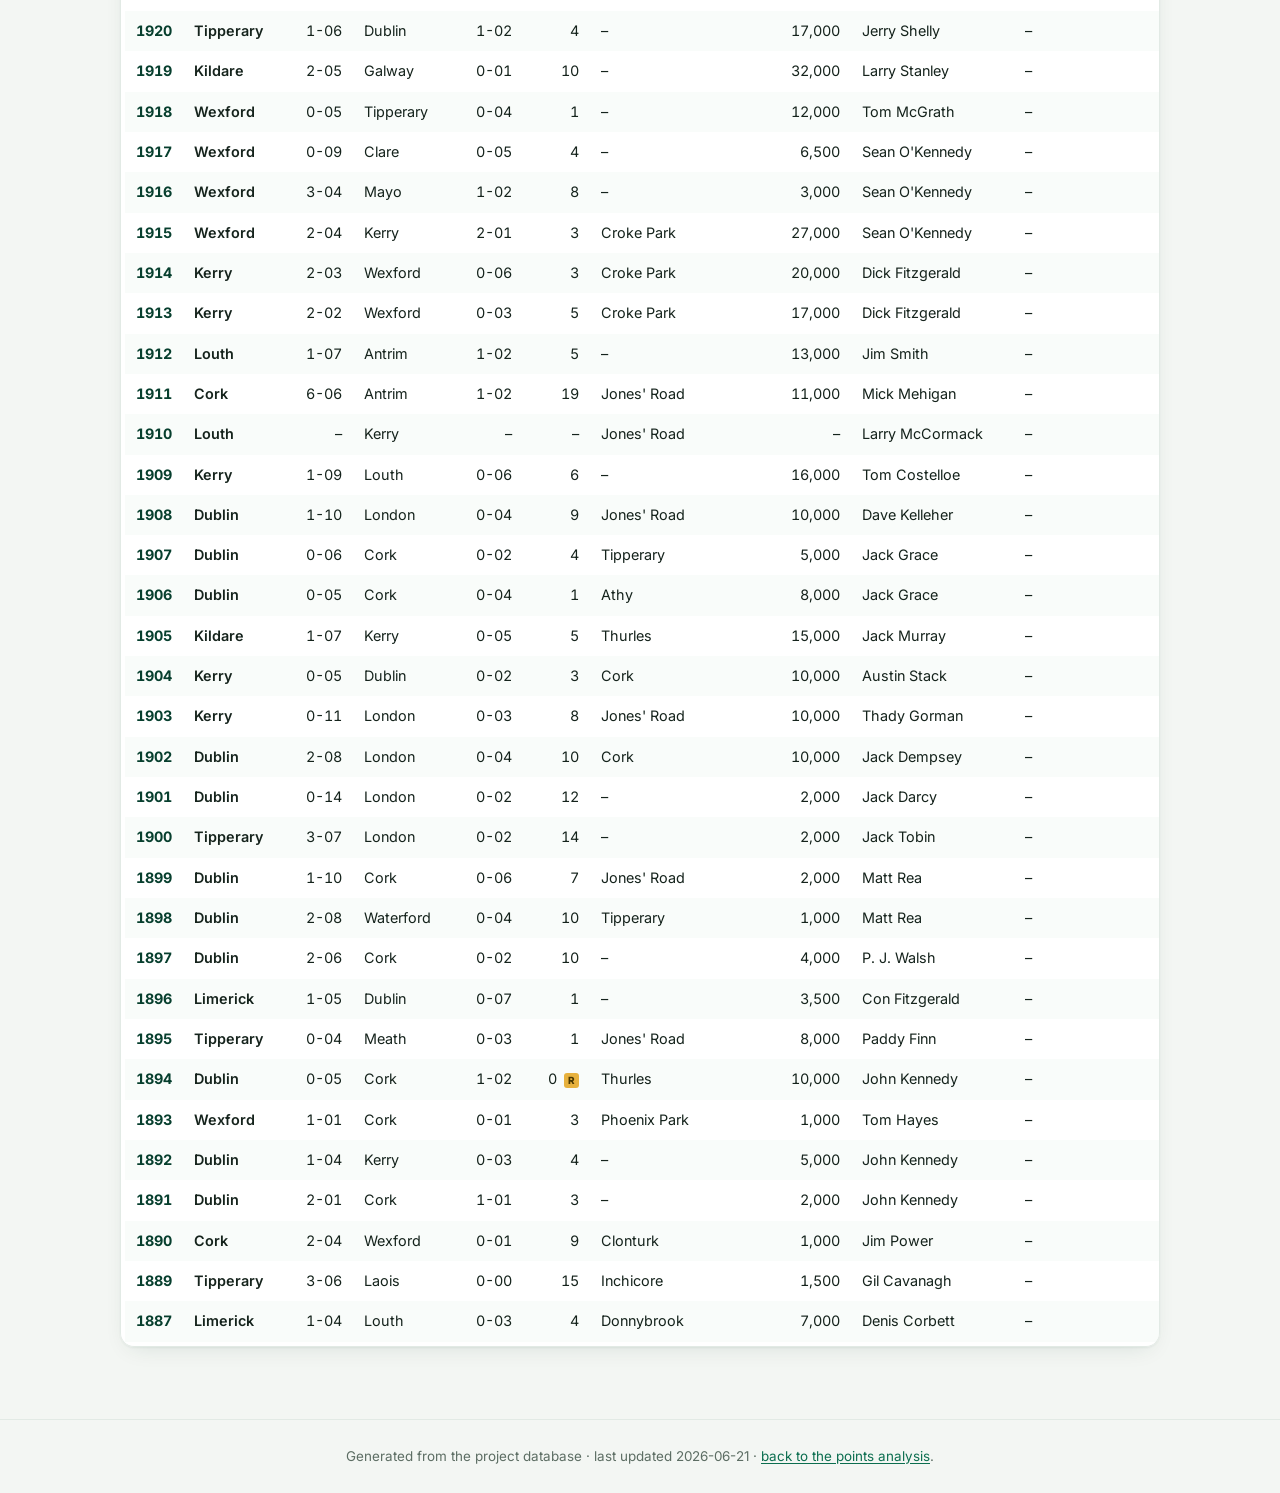
==== commit 4e1ad04d: "Rewrite site copy in a human voice; hero, legend header, no em dashes Hero: drop the date from the e" ====
--- a/docs/reference.html
+++ b/docs/reference.html
@@ -3,7 +3,7 @@
 <head>
 <meta charset="utf-8">
 <meta name="viewport" content="width=device-width, initial-scale=1">
-<title>Finals &amp; Records — GAA Football Championship (1887–2025)</title>
+<title>Finals &amp; Records: GAA Football Championship (1887–2025)</title>
 <meta name="description" content="The complete All-Ireland Senior Football final record (scores, venues, attendances, captains, managers), records, and National League doubles, 1887–2025.">
 <link rel="icon" href="data:image/svg+xml,<svg xmlns='http://www.w3.org/2000/svg' viewBox='0 0 100 100'><rect width='100' height='100' rx='20' fill='%230b6e4f'/><text x='50' y='72' font-size='62' text-anchor='middle' fill='%23f2c14e' font-family='Georgia,serif' font-weight='700'>G</text></svg>">
 <link rel="preconnect" href="https://fonts.googleapis.com">
@@ -14,11 +14,11 @@
 <body>
 <header class="hero">
   <div class="hero-inner">
-    <p class="eyebrow">Reference · All-Ireland Senior Football</p>
+    <p class="eyebrow">All-Ireland Senior Football</p>
     <h1>Finals &amp; Records</h1>
-    <p class="lede">Every All-Ireland final, the record book, and the National League — the reference
-       shelf behind the <a href="index.html">alternative points analysis</a>.</p>
-    <div class="tags"><span class="tag">138 finals</span><span class="tag">1887–2025</span></div>
+    <p class="lede">Every All-Ireland final, the record book, and the league. The reference shelf
+       behind the <a href="index.html">points analysis</a>.</p>
+    <div class="tags"><span class="tag">138 finals</span></div>
   </div>
 </header>
 
@@ -47,8 +47,8 @@
 
   <section class="panel" id="league">
     <h2>National League &amp; the double</h2>
-    <p class="sub">The other national competition. Winning the top-division National League and the
-       All-Ireland in the <em>same</em> year — the "double" — is the rarest feat of a season.</p>
+    <p class="sub">The other national competition. Win the top-division league and the All-Ireland in
+       the <em>same</em> year and you've done the double, the rarest thing a season can hand you.</p>
     <div class="cards" id="league-stats"></div>
     <h3>League + Championship doubles</h3>
     <div id="doubles-table"></div>
--- a/docs/style.css
+++ b/docs/style.css
@@ -25,7 +25,11 @@
 .hero h1{margin:0 0 14px;font-family:var(--font-display);font-weight:600;
   font-size:clamp(2rem,4.6vw,3.1rem);line-height:1.04;letter-spacing:-.01em}
 .hero h1 .years{font-weight:500;opacity:.78;font-variant-numeric:tabular-nums;white-space:nowrap}
+.years-sub{margin:0 0 16px;font-family:var(--font-display);font-style:italic;font-weight:500;
+  font-size:1.15rem;opacity:.82}
 .lede{margin:0;max-width:62ch;font-size:1.05rem;opacity:.94;line-height:1.6}
+.legend-head{margin:26px 0 0;font-size:.72rem;font-weight:700;letter-spacing:.12em;
+  text-transform:uppercase;color:var(--gold-soft)}
 .lede strong{color:#fff}
 .hero a{color:#fff;text-decoration:underline;text-underline-offset:3px}
 .tags{display:flex;flex-wrap:wrap;gap:8px;margin-top:20px}
@@ -33,8 +37,7 @@
   padding:4px 12px;border-radius:999px;font-size:.78rem;font-weight:500}
 
 /* ---------- legend ---------- */
-.legend{display:flex;flex-wrap:wrap;gap:7px;margin-top:22px;padding-top:18px;
-  border-top:1px solid rgba(255,255,255,.16)}
+.legend{display:flex;flex-wrap:wrap;gap:7px;margin-top:9px}
 .legend .chip{display:flex;align-items:center;gap:7px;background:rgba(255,255,255,.1);
   border-radius:8px;padding:5px 10px;font-size:.8rem}
 .legend .dot{width:13px;height:13px;border-radius:3px;display:inline-block}
